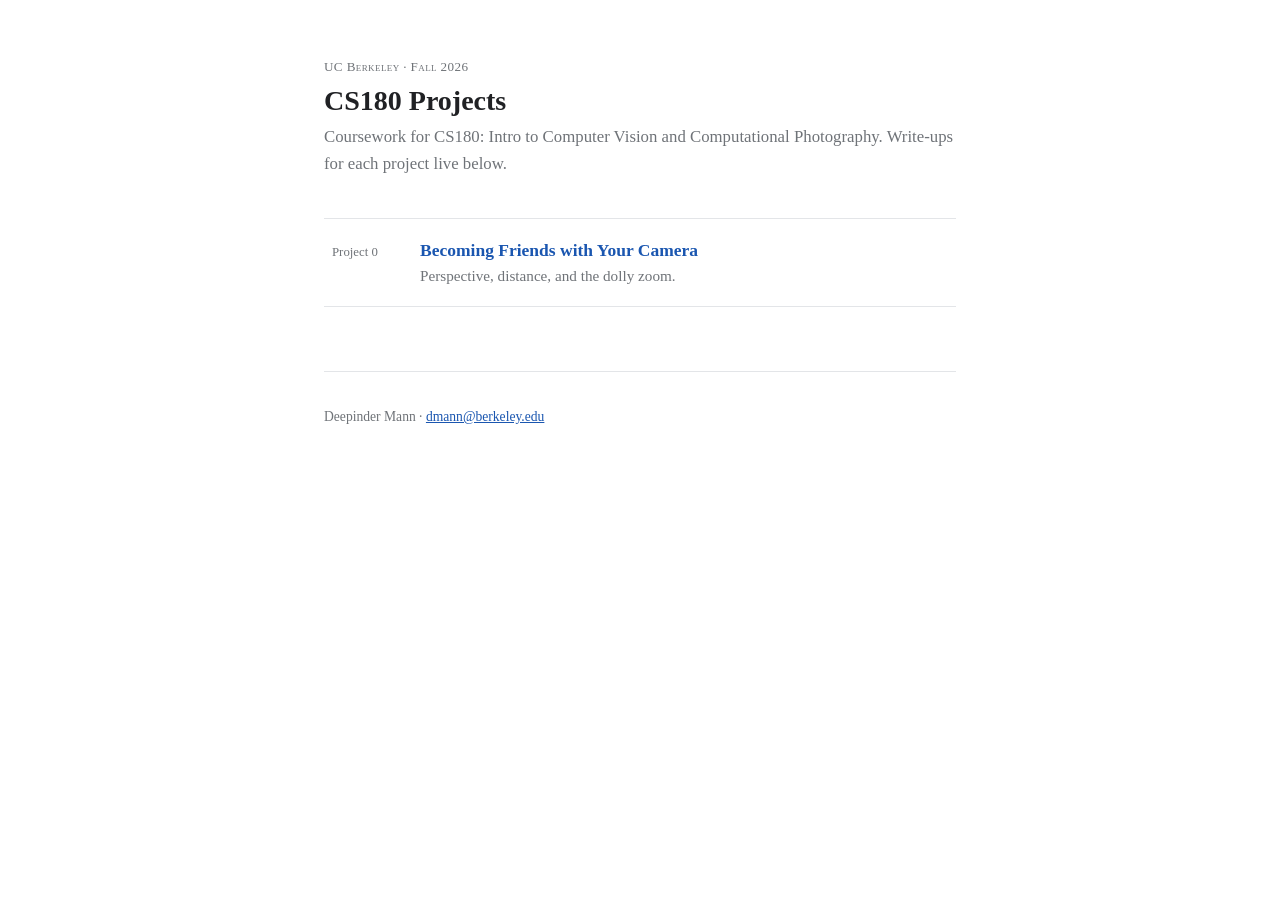
==== index.html @ 28d640af "Add CS180 project site with Project 0 photos Static site: landing page plus five project pages shari" ====
<!DOCTYPE html>
<html lang="en">
<head>
<meta charset="utf-8">
<meta name="viewport" content="width=device-width, initial-scale=1">
<title>CS180 Projects — Deepinder Mann</title>
<link rel="stylesheet" href="assets/css/style.css?v=2">
</head>
<body>
<div class="wrap">

  <p class="meta">UC Berkeley &middot; Fall 2026</p>
  <h1>CS180 Projects</h1>
  <p class="subtitle">
    Coursework for CS180: Intro to Computer Vision and Computational Photography.
    Write-ups for each project live below.
  </p>

  <ul class="projects">
    <li>
      <a href="proj0/index.html">
        <span class="num">Project 0</span>
        <span>
          <span class="name">Becoming Friends with Your Camera</span>
          <span class="desc">Perspective, distance, and the dolly zoom.</span>
        </span>
      </a>
    </li>
  </ul>

  <footer>
    <p>Deepinder Mann &middot; <a href="mailto:dmann@berkeley.edu">dmann@berkeley.edu</a></p>
  </footer>

</div>
</body>
</html>
---- assets/css/style.css ----
/* CS180 project site — shared styles */

:root {
  --bg: #ffffff;
  --fg: #202124;
  --muted: #6f7378;
  --rule: #e3e5e8;
  --hover: #f5f6f8;
  --link: #1a56b0;
  --max: 42rem;
  --serif: Charter, "Bitstream Charter", "Sitka Text", Cambria, Georgia, serif;
}

* { box-sizing: border-box; }

html { -webkit-text-size-adjust: 100%; }

body {
  margin: 0;
  background: var(--bg);
  color: var(--fg);
  font: 17.5px/1.6 var(--serif);
}

.wrap {
  max-width: var(--max);
  margin: 0 auto;
  padding: 3.5rem 1.25rem 5rem;
}

a { color: var(--link); }
a:hover { text-decoration: none; }

h1, h2, h3 { line-height: 1.25; font-weight: 700; }

h1 { font-size: 1.75rem; margin: 0 0 0.35rem; }
h2 { font-size: 1.15rem; margin: 2.75rem 0 0.75rem; }
h3 { font-size: 1rem; margin: 1.75rem 0 0.5rem; }

.subtitle {
  color: var(--muted);
  margin: 0 0 2.5rem;
  font-size: 1.05rem;
}

.meta {
  font-size: 0.82rem;
  letter-spacing: 0.03em;
  font-variant: small-caps;
  color: var(--muted);
  margin: 0 0 0.4rem;
}

.back {
  display: inline-block;
  margin-bottom: 2rem;
  font-size: 0.875rem;
  text-decoration: none;
}
.back:hover { text-decoration: underline; }

hr {
  border: 0;
  border-top: 1px solid var(--rule);
  margin: 2.5rem 0;
}

/* Project index list */
.projects { list-style: none; padding: 0; margin: 0; }

.projects li { border-top: 1px solid var(--rule); }
.projects li:last-child { border-bottom: 1px solid var(--rule); }

.projects a {
  display: flex;
  gap: 1rem;
  align-items: baseline;
  padding: 1.1rem 0.5rem;
  text-decoration: none;
  color: inherit;
}
.projects a:hover { background: var(--hover); }

.projects .num {
  font-size: 0.8rem;
  color: var(--muted);
  min-width: 4.5rem;
}

.projects .name { font-weight: 600; color: var(--link); }
.projects .desc {
  display: block;
  font-weight: 400;
  color: var(--muted);
  font-size: 0.95rem;
}

/* Figures */
figure { margin: 1.5rem 0; }

figure img {
  width: 100%;
  height: auto;
  display: block;
  border: 1px solid var(--rule);
  border-radius: 3px;
}

figcaption {
  font-size: 0.875rem;
  color: var(--muted);
  margin-top: 0.5rem;
}

.grid {
  display: grid;
  grid-auto-flow: column;
  grid-auto-columns: 1fr;
  gap: 1rem;
}
.grid figure { margin: 0; min-width: 0; }

/* Stack on narrow screens, where a row of three would be unreadable */
@media (max-width: 34rem) {
  .grid {
    grid-auto-flow: row;
    grid-auto-columns: auto;
  }
}

/* Placeholder box for un-filled figures */
.placeholder {
  display: flex;
  align-items: center;
  justify-content: center;
  aspect-ratio: 4 / 3;
  border: 1px dashed var(--rule);
  border-radius: 3px;
  color: var(--muted);
  font-size: 0.85rem;
  font-style: italic;
}

.todo { color: var(--muted); font-style: italic; }

footer {
  margin-top: 4rem;
  padding-top: 1.25rem;
  border-top: 1px solid var(--rule);
  font-size: 0.85rem;
  color: var(--muted);
}

@media print {
  .back { display: none; }
}
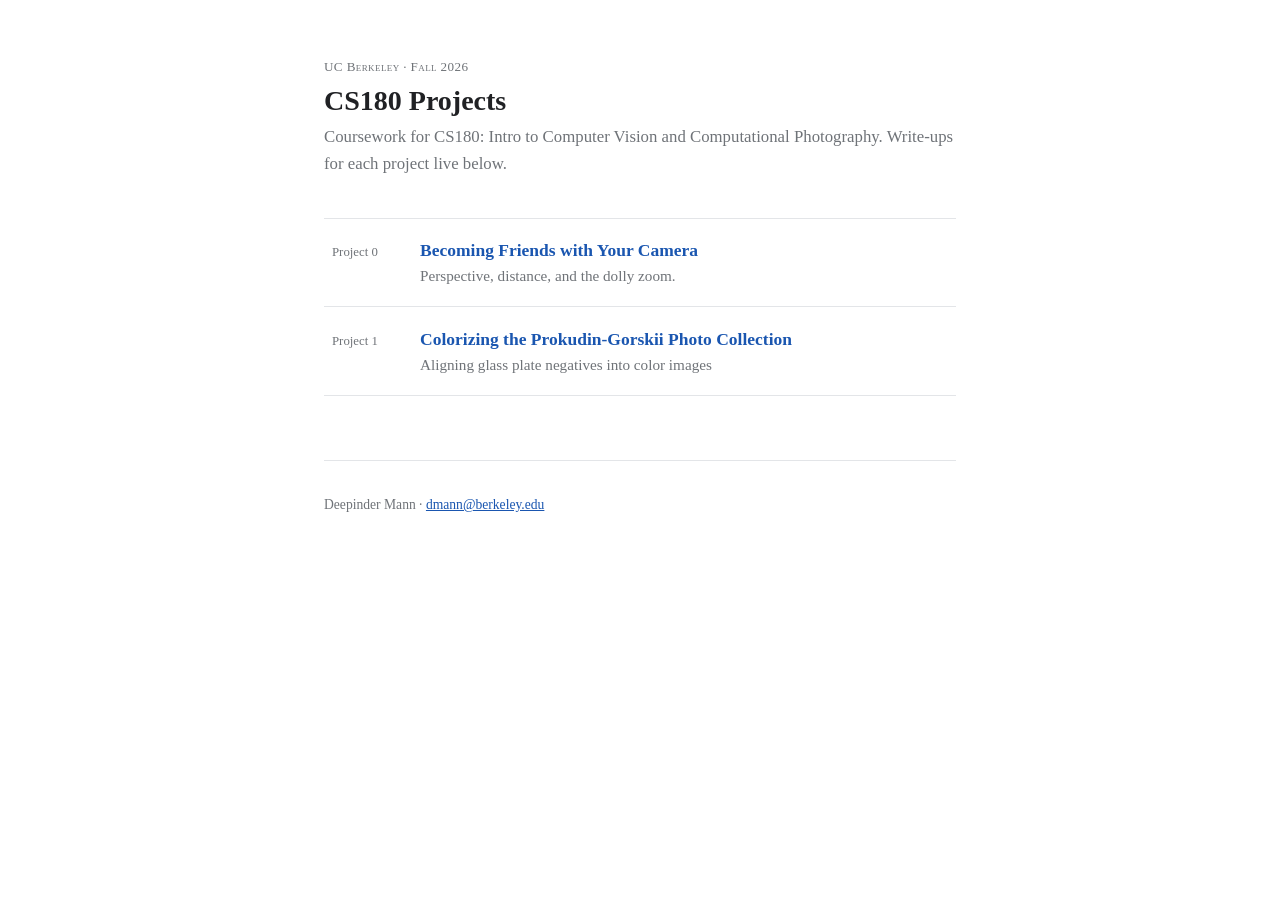
==== commit c4d37101: "Add Project 1 write-up page and aligned output images Project 1 page covering the Prokudin-Gorskii c" ====
--- a/index.html
+++ b/index.html
@@ -26,6 +26,15 @@
         </span>
       </a>
     </li>
+    <li>
+      <a href="proj1/index.html">
+        <span class="num">Project 1</span>
+        <span>
+          <span class="name">Colorizing the Prokudin-Gorskii Photo Collection</span>
+          <span class="desc">Aligning glass plate negatives into color images</span>
+        </span>
+      </a>
+    </li>
   </ul>
 
   <footer>
--- a/assets/css/style.css
+++ b/assets/css/style.css
@@ -98,7 +98,8 @@
 /* Figures */
 figure { margin: 1.5rem 0; }
 
-figure img {
+figure img,
+.grid img {
   width: 100%;
   height: auto;
   display: block;
@@ -118,7 +119,7 @@
   grid-auto-columns: 1fr;
   gap: 1rem;
 }
-.grid figure { margin: 0; min-width: 0; }
+.grid > * { min-width: 0; }
 
 /* Stack on narrow screens, where a row of three would be unreadable */
 @media (max-width: 34rem) {
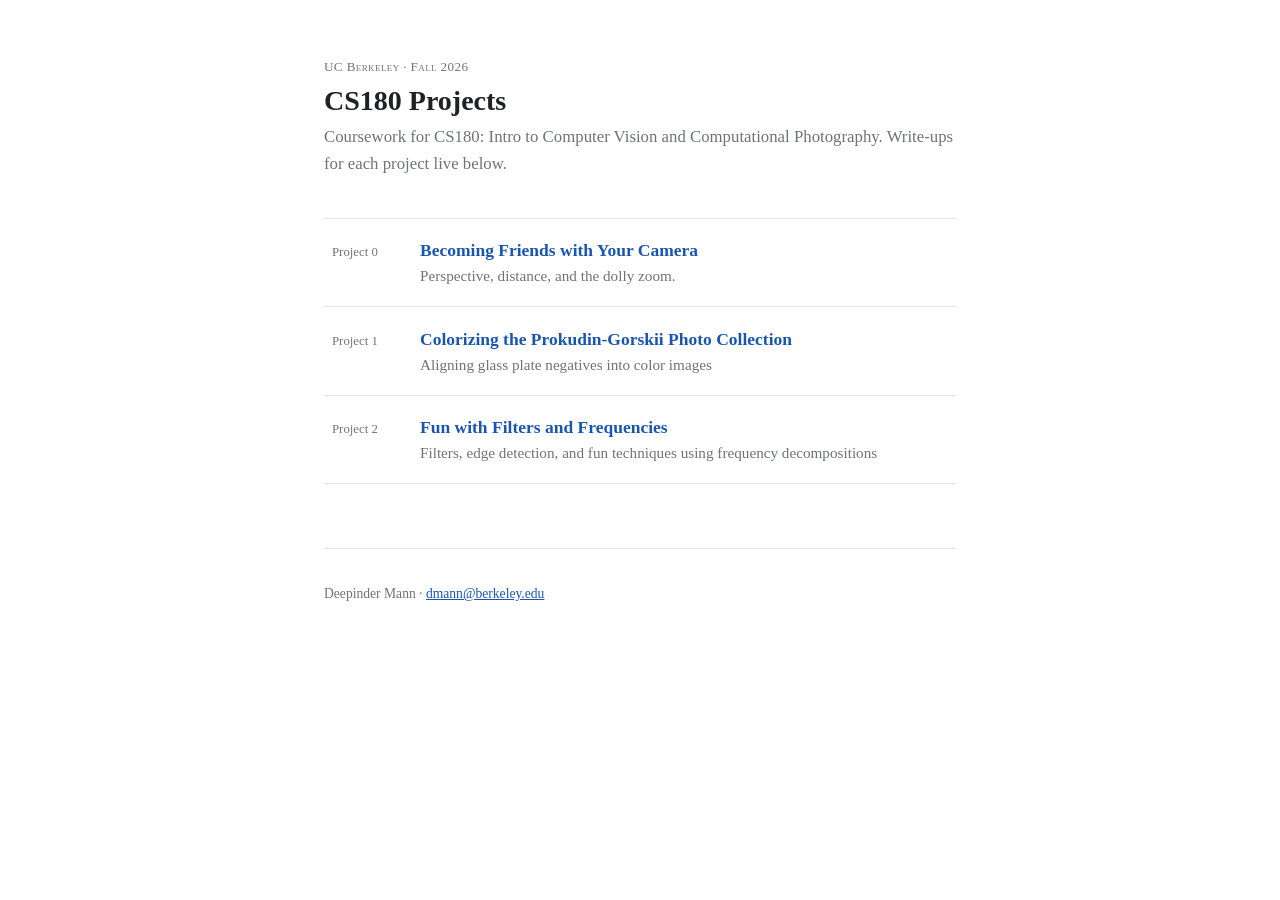
==== commit 1765f0cc: "Add Project 2 to the project index Co-Authored-By: Claude Opus 5.5 <noreply@anthropic.com>" ====
--- a/index.html
+++ b/index.html
@@ -35,6 +35,15 @@
         </span>
       </a>
     </li>
+    <li>
+      <a href="proj2/index.html">
+        <span class="num">Project 2</span>
+        <span>
+          <span class="name">Fun with Filters and Frequencies</span>
+          <span class="desc">Filters, edge detection, and fun techniques using frequency decompositions</span>
+        </span>
+      </a>
+    </li>
   </ul>
 
   <footer>
